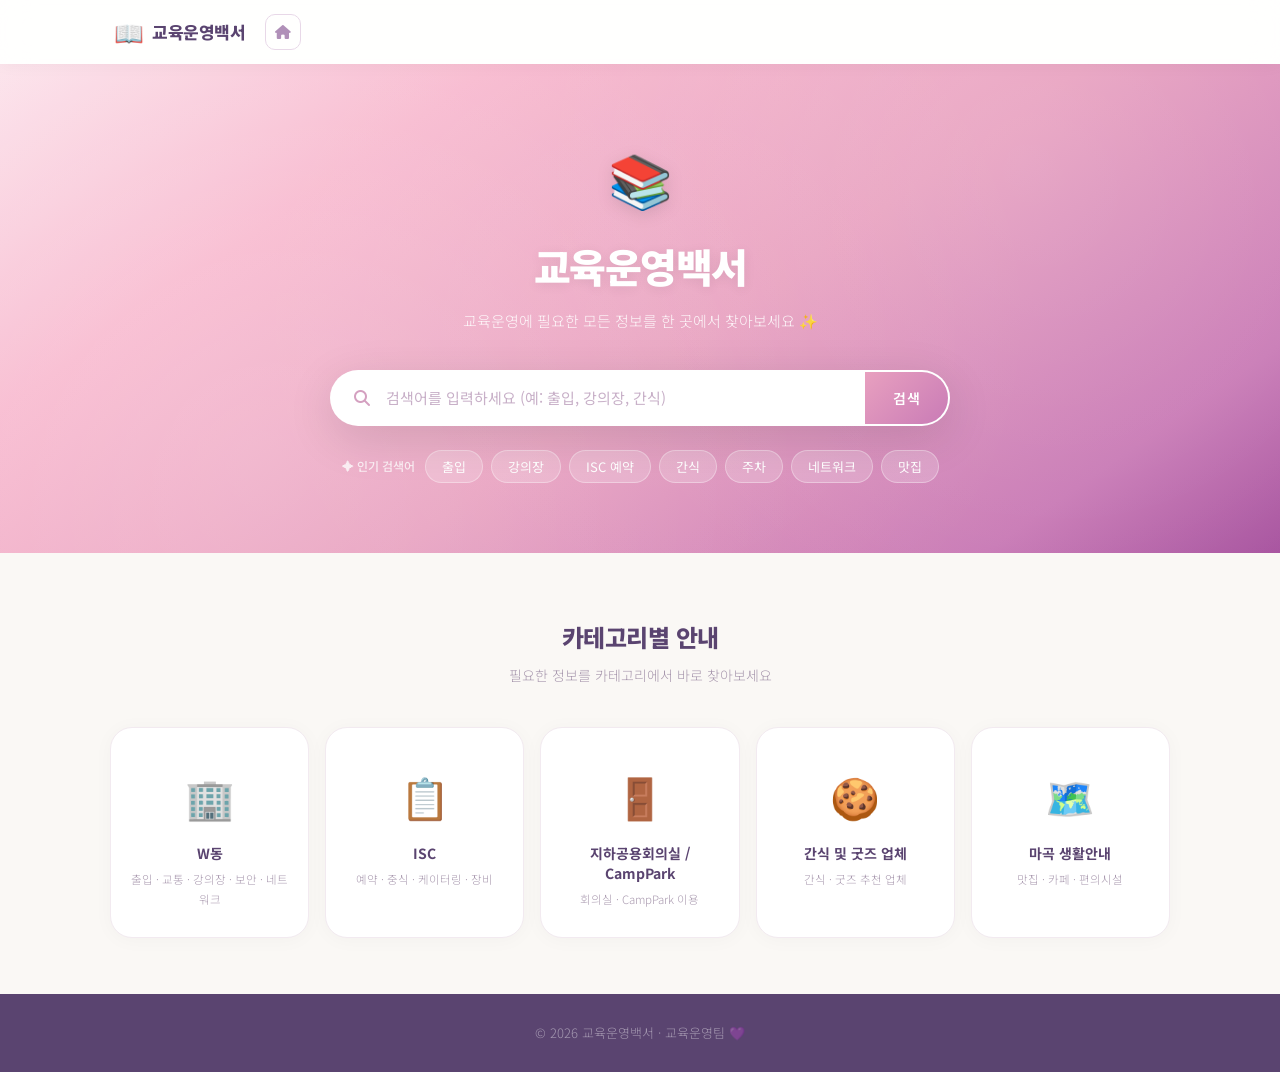
==== 백서.html @ 40f1597b "Initial commit: 교육운영백서 프로젝트" ====
<!DOCTYPE html>
<html lang="ko">
<head>
    <meta charset="UTF-8">
    <meta name="viewport" content="width=device-width, initial-scale=1.0">
    <title>교육운영백서 ✨</title>
    <link rel="stylesheet" href="style.css">
    <link href="https://fonts.googleapis.com/css2?family=Noto+Sans+KR:wght@300;400;500;700;900&display=swap" rel="stylesheet">
    <link href="https://cdnjs.cloudflare.com/ajax/libs/font-awesome/6.4.0/css/all.min.css" rel="stylesheet">
</head>
<body>
    <!-- 상단 헤더 -->
    <header class="header" id="header">
        <div class="header-inner">
            <div class="logo" onclick="goHome()">
                <span class="logo-emoji">📖</span>
                <span class="logo-text">교육운영백서</span>
            </div>
            <div class="header-search" id="headerSearch">
                <div class="header-search-box">
                    <input type="text" id="headerSearchInput" placeholder="궁금한 내용을 검색하세요" autocomplete="off">
                    <button onclick="performSearch(document.getElementById('headerSearchInput').value)">
                        <i class="fas fa-search"></i>
                    </button>
                </div>
            </div>
            <button class="home-btn-header" onclick="goHome()" title="홈으로">
                <i class="fas fa-home"></i>
            </button>
        </div>
    </header>

    <!-- 메인 히어로 섹션 -->
    <section class="hero" id="heroSection">
        <div class="hero-bg-deco"></div>
        <div class="hero-content">
            <span class="hero-emoji">📚</span>
            <h1 class="hero-title">교육운영백서</h1>
            <p class="hero-subtitle">교육운영에 필요한 모든 정보를 한 곳에서 찾아보세요 ✨</p>
            <div class="search-container">
                <div class="search-box">
                    <i class="fas fa-search search-icon"></i>
                    <input type="text" id="mainSearchInput" placeholder="검색어를 입력하세요 (예: 출입, 강의장, 간식)" autocomplete="off">
                    <button onclick="performSearch(document.getElementById('mainSearchInput').value)">
                        검색
                    </button>
                </div>
                <div class="search-suggestions" id="searchSuggestions"></div>
            </div>
            <div class="popular-keywords">
                <span class="keyword-label">✦ 인기 검색어</span>
                <button onclick="performSearch('출입')">출입</button>
                <button onclick="performSearch('강의장')">강의장</button>
                <button onclick="performSearch('ISC 예약')">ISC 예약</button>
                <button onclick="performSearch('간식')">간식</button>
                <button onclick="performSearch('주차')">주차</button>
                <button onclick="performSearch('네트워크')">네트워크</button>
                <button onclick="performSearch('맛집')">맛집</button>
            </div>
        </div>
    </section>

    <!-- 카테고리 네비게이션 -->
    <section class="categories" id="categorySection">
        <div class="container">
            <h2 class="section-title">카테고리별 안내</h2>
            <p class="section-subtitle">필요한 정보를 카테고리에서 바로 찾아보세요</p>
            <div class="category-grid">
                <div class="category-card" onclick="showCategory('w-building')">
                    <span class="category-emoji">🏢</span>
                    <h3>W동</h3>
                    <p>출입 · 교통 · 강의장 · 보안 · 네트워크</p>
                </div>
                <div class="category-card" onclick="showCategory('isc')">
                    <span class="category-emoji">📋</span>
                    <h3>ISC</h3>
                    <p>예약 · 중식 · 케이터링 · 장비</p>
                </div>
                <div class="category-card" onclick="showCategory('meeting-room')">
                    <span class="category-emoji">🚪</span>
                    <h3>지하공용회의실 / CampPark</h3>
                    <p>회의실 · CampPark 이용</p>
                </div>
                <div class="category-card" onclick="showCategory('snack-goods')">
                    <span class="category-emoji">🍪</span>
                    <h3>간식 및 굿즈 업체</h3>
                    <p>간식 · 굿즈 추천 업체</p>
                </div>
                <div class="category-card" onclick="showCategory('magok-life')">
                    <span class="category-emoji">🗺️</span>
                    <h3>마곡 생활안내</h3>
                    <p>맛집 · 카페 · 편의시설</p>
                </div>
            </div>
        </div>
    </section>

    <!-- 검색 결과 영역 -->
    <section class="search-results" id="searchResults" style="display:none;">
        <div class="container">
            <div class="results-header">
                <h2>🔍 <span id="searchQuery"></span> 검색 결과 <span id="resultCount" class="result-count"></span></h2>
                <button class="back-btn" onclick="goHome()"><i class="fas fa-arrow-left"></i> 홈으로</button>
            </div>
            <div id="resultsList" class="results-list"></div>
        </div>
    </section>

    <!-- 상세 콘텐츠 영역 -->
    <section class="detail-view" id="detailView" style="display:none;">
        <div class="container">
            <div class="detail-layout">
                <aside class="detail-sidebar" id="detailSidebar"></aside>
                <main class="detail-content" id="detailContent"></main>
            </div>
        </div>
    </section>

    <!-- 푸터 -->
    <footer class="footer">
        <div class="container">
            <p>© 2026 교육운영백서 · 교육운영팀 💜</p>
        </div>
    </footer>

    <script src="app.js"></script>
</body>
</html>
---- style.css ----
/* ========== 기본 리셋 & 공통 ========== */
* {
    margin: 0;
    padding: 0;
    box-sizing: border-box;
}

body {
    font-family: 'Noto Sans KR', -apple-system, BlinkMacSystemFont, sans-serif;
    background: #faf8f5;
    color: #3d3d3d;
    line-height: 1.7;
    min-height: 100vh;
}

.container {
    max-width: 1100px;
    margin: 0 auto;
    padding: 0 20px;
}

/* ========== 헤더 ========== */
.header {
    position: fixed;
    top: 0;
    left: 0;
    right: 0;
    background: rgba(255, 255, 255, 0.88);
    backdrop-filter: blur(16px);
    -webkit-backdrop-filter: blur(16px);
    box-shadow: 0 1px 16px rgba(0, 0, 0, 0.04);
    z-index: 1000;
    height: 64px;
    display: flex;
    align-items: center;
}

.header-inner {
    max-width: 1100px;
    margin: 0 auto;
    padding: 0 24px;
    width: 100%;
    display: flex;
    align-items: center;
    gap: 20px;
}

.logo {
    display: flex;
    align-items: center;
    gap: 8px;
    cursor: pointer;
    white-space: nowrap;
    flex-shrink: 0;
}

.logo-emoji {
    font-size: 24px;
}

.logo-text {
    font-weight: 800;
    font-size: 17px;
    color: #5a4470;
    letter-spacing: -0.5px;
}

.home-btn-header {
    background: none;
    border: 1px solid #e8d8e8;
    width: 36px;
    height: 36px;
    border-radius: 10px;
    cursor: pointer;
    color: #b090b8;
    font-size: 14px;
    display: flex;
    align-items: center;
    justify-content: center;
    transition: all .2s;
    flex-shrink: 0;
}

.home-btn-header:hover {
    background: #fdf0f5;
    border-color: #e8a0bf;
    color: #d4789c;
}

.header-search {
    flex: 1;
    max-width: 480px;
    display: none;
}

.header-search.visible {
    display: block;
}

.header-search-box {
    display: flex;
    border: 2px solid #eac8dd;
    border-radius: 50px;
    overflow: hidden;
    background: #fff;
    height: 42px;
    transition: border-color .3s, box-shadow .3s;
}

.header-search-box:focus-within {
    border-color: #d4789c;
    box-shadow: 0 0 0 4px rgba(212, 120, 156, 0.1);
}

.header-search-box input {
    flex: 1;
    border: none;
    outline: none;
    padding: 0 18px;
    font-size: 13.5px;
    font-family: inherit;
    color: #3d3d3d;
}

.header-search-box input::placeholder {
    color: #c4b0c4;
}

.header-search-box button {
    background: linear-gradient(135deg, #e8a0bf, #d4789c);
    border: none;
    color: #fff;
    width: 46px;
    cursor: pointer;
    font-size: 14px;
    transition: opacity .2s;
}

.header-search-box button:hover {
    opacity: 0.85;
}

/* ========== 히어로 섹션 ========== */
.hero {
    margin-top: 64px;
    background: linear-gradient(145deg, #fce4ec 0%, #f8bbd0 25%, #e8a0bf 55%, #c97bb6 85%, #a855a0 100%);
    min-height: 420px;
    display: flex;
    align-items: center;
    justify-content: center;
    text-align: center;
    padding: 70px 20px;
    position: relative;
    overflow: hidden;
}

.hero-bg-deco {
    position: absolute;
    inset: 0;
    background:
        radial-gradient(circle at 20% 80%, rgba(255,255,255,0.15) 0%, transparent 50%),
        radial-gradient(circle at 80% 20%, rgba(255,255,255,0.12) 0%, transparent 45%),
        radial-gradient(circle at 50% 50%, rgba(255,255,255,0.06) 0%, transparent 60%);
    animation: heroDeco 12s ease-in-out infinite;
}

@keyframes heroDeco {
    0%, 100% { transform: scale(1) translate(0, 0); }
    33% { transform: scale(1.02) translate(10px, -8px); }
    66% { transform: scale(0.98) translate(-8px, 6px); }
}

.hero-content {
    position: relative;
    z-index: 1;
    width: 100%;
    max-width: 620px;
}

.hero-emoji {
    font-size: 52px;
    margin-bottom: 10px;
    display: block;
    filter: drop-shadow(0 4px 8px rgba(0,0,0,0.1));
}

.hero-title {
    font-size: 40px;
    font-weight: 900;
    color: #fff;
    margin-bottom: 8px;
    letter-spacing: -1.5px;
    text-shadow: 0 2px 12px rgba(0,0,0,0.08);
}

.hero-subtitle {
    font-size: 15px;
    color: rgba(255,255,255,0.9);
    margin-bottom: 36px;
    font-weight: 300;
}

/* ========== 검색 박스 (메인) ========== */
.search-container {
    position: relative;
}

.search-box {
    display: flex;
    align-items: center;
    border-radius: 50px;
    overflow: hidden;
    box-shadow: 0 12px 48px rgba(0,0,0,0.12);
    height: 56px;
    background: #fff;
    border: 2px solid rgba(255,255,255,0.5);
}

.search-box .search-icon {
    margin-left: 22px;
    color: #d4a0c0;
    font-size: 16px;
    flex-shrink: 0;
}

.search-box input {
    flex: 1;
    border: none;
    outline: none;
    padding: 0 16px;
    font-size: 15px;
    font-family: inherit;
    color: #3d3d3d;
}

.search-box input::placeholder {
    color: #c8b0c8;
}

.search-box button {
    background: linear-gradient(135deg, #e8a0bf, #c97bb6);
    border: none;
    color: #fff;
    padding: 0 28px;
    height: 100%;
    cursor: pointer;
    font-size: 14px;
    font-weight: 600;
    font-family: inherit;
    transition: opacity .2s;
    letter-spacing: 0.5px;
}

.search-box button:hover {
    opacity: 0.88;
}

/* 자동완성 */
.search-suggestions {
    position: absolute;
    top: 62px;
    left: 0;
    right: 0;
    background: #fff;
    border-radius: 18px;
    box-shadow: 0 8px 36px rgba(0,0,0,0.1);
    z-index: 100;
    display: none;
    overflow: hidden;
}

.search-suggestions.active {
    display: block;
}

.suggestion-item {
    padding: 13px 24px;
    cursor: pointer;
    font-size: 14px;
    display: flex;
    align-items: center;
    gap: 10px;
    transition: background .15s;
    color: #5a5a5a;
}

.suggestion-item:hover {
    background: #fdf2f7;
}

.suggestion-item i {
    color: #d4789c;
    font-size: 11px;
}

/* 인기 검색어 */
.popular-keywords {
    margin-top: 24px;
    display: flex;
    align-items: center;
    justify-content: center;
    gap: 8px;
    flex-wrap: wrap;
}

.keyword-label {
    font-size: 12px;
    color: rgba(255,255,255,0.78);
    margin-right: 2px;
    font-weight: 500;
}

.popular-keywords button {
    background: rgba(255,255,255,0.2);
    border: 1px solid rgba(255,255,255,0.35);
    color: #fff;
    padding: 6px 16px;
    border-radius: 20px;
    font-size: 13px;
    cursor: pointer;
    font-family: inherit;
    transition: all .25s;
    font-weight: 400;
}

.popular-keywords button:hover {
    background: rgba(255,255,255,0.36);
    transform: translateY(-2px);
    box-shadow: 0 4px 12px rgba(0,0,0,0.08);
}

/* ========== 카테고리 섹션 ========== */
.categories {
    padding: 64px 0 56px;
}

.section-title {
    text-align: center;
    font-size: 24px;
    font-weight: 800;
    margin-bottom: 6px;
    color: #5a4470;
    letter-spacing: -0.5px;
}

.section-subtitle {
    text-align: center;
    font-size: 14px;
    color: #a898ae;
    margin-bottom: 40px;
    font-weight: 300;
}

.category-grid {
    display: grid;
    grid-template-columns: repeat(5, 1fr);
    gap: 16px;
}

.category-card {
    background: #fff;
    border-radius: 22px;
    padding: 34px 16px 28px;
    text-align: center;
    cursor: pointer;
    transition: all .3s cubic-bezier(.25,.46,.45,.94);
    box-shadow: 0 2px 20px rgba(0,0,0,0.03);
    border: 1px solid #f2eaf0;
    position: relative;
    overflow: hidden;
}

.category-card::after {
    content: '';
    position: absolute;
    bottom: 0;
    left: 0;
    right: 0;
    height: 3px;
    background: transparent;
    transition: background .3s;
}

.category-card:hover {
    transform: translateY(-8px);
    box-shadow: 0 18px 48px rgba(180,100,160,0.1);
    border-color: #f0d0e0;
}

.category-card:nth-child(1):hover::after { background: linear-gradient(90deg, #8b7cf7, #a78bfa); }
.category-card:nth-child(2):hover::after { background: linear-gradient(90deg, #f472b6, #f9a8d4); }
.category-card:nth-child(3):hover::after { background: linear-gradient(90deg, #60a5fa, #93c5fd); }
.category-card:nth-child(4):hover::after { background: linear-gradient(90deg, #34d399, #6ee7b7); }
.category-card:nth-child(5):hover::after { background: linear-gradient(90deg, #fbbf24, #fcd34d); }

.category-emoji {
    font-size: 40px;
    margin-bottom: 14px;
    display: block;
}

.category-card h3 {
    font-size: 14px;
    font-weight: 700;
    margin-bottom: 6px;
    color: #5a4470;
    line-height: 1.4;
}

.category-card p {
    font-size: 11.5px;
    color: #a898ae;
    font-weight: 300;
}

/* ========== 검색 결과 ========== */
.search-results {
    margin-top: 84px;
    padding: 40px 0 60px;
    min-height: calc(100vh - 200px);
}

.results-header {
    display: flex;
    align-items: center;
    justify-content: space-between;
    margin-bottom: 28px;
    flex-wrap: wrap;
    gap: 12px;
}

.results-header h2 {
    font-size: 20px;
    font-weight: 700;
    color: #5a4470;
}

.results-header h2 span#searchQuery {
    color: #d4789c;
}

.result-count {
    font-size: 14px;
    font-weight: 400;
    color: #a898ae;
}

.back-btn {
    background: none;
    border: 1px solid #e8d8e8;
    padding: 9px 22px;
    border-radius: 22px;
    cursor: pointer;
    font-size: 13px;
    font-family: inherit;
    color: #8a7a8e;
    transition: all .2s;
}

.back-btn:hover {
    background: #fdf2f7;
    border-color: #e8a0bf;
    color: #d4789c;
}

.results-list {
    display: flex;
    flex-direction: column;
    gap: 14px;
}

.result-card {
    background: #fff;
    border-radius: 18px;
    padding: 24px 28px;
    cursor: pointer;
    transition: all .25s;
    box-shadow: 0 2px 12px rgba(0,0,0,0.02);
    border: 1px solid #f2eaf0;
}

.result-card:hover {
    box-shadow: 0 8px 32px rgba(200,120,170,0.1);
    border-color: #eac0d5;
    transform: translateY(-2px);
}

.result-card .result-category {
    font-size: 11.5px;
    color: #d4789c;
    font-weight: 600;
    margin-bottom: 6px;
    display: flex;
    align-items: center;
    gap: 5px;
    text-transform: uppercase;
    letter-spacing: 0.5px;
}

.result-card .result-title {
    font-size: 16px;
    font-weight: 700;
    color: #5a4470;
    margin-bottom: 8px;
}

.result-card .result-snippet {
    font-size: 13.5px;
    color: #8a7a8e;
    line-height: 1.7;
    display: -webkit-box;
    -webkit-line-clamp: 2;
    -webkit-box-orient: vertical;
    overflow: hidden;
}

.result-card .result-snippet mark {
    background: #fce4ec;
    color: #c97bb6;
    padding: 1px 4px;
    border-radius: 4px;
    font-weight: 600;
}

.no-results {
    text-align: center;
    padding: 80px 20px;
    color: #a898ae;
}

.no-results .no-results-emoji {
    font-size: 56px;
    margin-bottom: 16px;
    display: block;
}

.no-results p {
    font-size: 15px;
}

/* ========== 상세 뷰 ========== */
.detail-view {
    margin-top: 84px;
    padding: 40px 0 60px;
    min-height: calc(100vh - 200px);
}

.detail-layout {
    display: flex;
    gap: 24px;
    align-items: flex-start;
}

/* 사이드바 */
.detail-sidebar {
    width: 240px;
    flex-shrink: 0;
    background: #fff;
    border-radius: 20px;
    box-shadow: 0 2px 20px rgba(0,0,0,0.03);
    overflow: hidden;
    position: sticky;
    top: 84px;
    border: 1px solid #f2eaf0;
}

.sidebar-header {
    background: linear-gradient(135deg, #e8a0bf, #c97bb6);
    color: #fff;
    padding: 20px;
    font-weight: 700;
    font-size: 14px;
    display: flex;
    align-items: center;
    gap: 10px;
    letter-spacing: -0.3px;
}

.sidebar-header i {
    font-size: 16px;
}

.sidebar-menu {
    list-style: none;
}

.sidebar-menu li {
    border-bottom: 1px solid #faf5f8;
}

.sidebar-menu li:last-child {
    border-bottom: none;
}

.sidebar-menu li a {
    display: block;
    padding: 15px 20px;
    font-size: 13px;
    color: #8a7a8e;
    text-decoration: none;
    transition: all .2s;
    cursor: pointer;
    font-weight: 400;
}

.sidebar-menu li a:hover,
.sidebar-menu li a.active {
    background: #fdf2f7;
    color: #c97bb6;
    font-weight: 600;
    padding-left: 28px;
    border-right: 3px solid #e8a0bf;
}

/* 상세 콘텐츠 */
.detail-content {
    flex: 1;
    background: #fff;
    border-radius: 20px;
    padding: 40px 44px;
    box-shadow: 0 2px 20px rgba(0,0,0,0.03);
    border: 1px solid #f2eaf0;
    min-height: 500px;
}

.detail-content .content-breadcrumb {
    font-size: 12.5px;
    color: #a898ae;
    margin-bottom: 22px;
    display: flex;
    align-items: center;
    gap: 6px;
}

.detail-content .content-breadcrumb span.bc-link {
    color: #d4789c;
    cursor: pointer;
    font-weight: 500;
}

.detail-content .content-breadcrumb span.bc-link:hover {
    text-decoration: underline;
}

.detail-content h1 {
    font-size: 24px;
    font-weight: 800;
    color: #5a4470;
    margin-bottom: 28px;
    padding-bottom: 18px;
    border-bottom: 2px solid #f0d8e8;
    letter-spacing: -0.5px;
}

.detail-content h2 {
    font-size: 17px;
    font-weight: 700;
    color: #5a4470;
    margin: 36px 0 14px;
    padding: 8px 0 8px 16px;
    border-left: 3px solid #e8a0bf;
    background: linear-gradient(90deg, #fdf2f7, transparent);
    border-radius: 0 8px 8px 0;
}

.detail-content h3 {
    font-size: 15px;
    font-weight: 600;
    color: #6a5a70;
    margin: 24px 0 10px;
}

.detail-content p {
    font-size: 14px;
    color: #5a5a5a;
    margin-bottom: 12px;
    line-height: 1.9;
}

.detail-content ul, .detail-content ol {
    margin: 10px 0 18px 22px;
    font-size: 14px;
    color: #5a5a5a;
    line-height: 1.9;
}

.detail-content li {
    margin-bottom: 6px;
}

.detail-content .info-box {
    background: linear-gradient(135deg, #fdf2f8, #fce4ec);
    border: 1px solid #f8bbd0;
    border-radius: 16px;
    padding: 20px 24px;
    margin: 20px 0;
    font-size: 13.5px;
    color: #ad457a;
    display: flex;
    align-items: flex-start;
    gap: 14px;
    line-height: 1.7;
}

.detail-content .info-box i {
    margin-top: 3px;
    font-size: 16px;
    color: #e8a0bf;
    flex-shrink: 0;
}

.detail-content .warning-box {
    background: linear-gradient(135deg, #fffbeb, #fef3c7);
    border: 1px solid #fde68a;
    border-radius: 16px;
    padding: 20px 24px;
    margin: 20px 0;
    font-size: 13.5px;
    color: #b45309;
    display: flex;
    align-items: flex-start;
    gap: 14px;
    line-height: 1.7;
}

.detail-content .warning-box i {
    margin-top: 3px;
    font-size: 16px;
    color: #f59e0b;
    flex-shrink: 0;
}

.detail-content table {
    width: 100%;
    border-collapse: separate;
    border-spacing: 0;
    margin: 18px 0;
    font-size: 13px;
    border-radius: 14px;
    overflow: hidden;
    box-shadow: 0 1px 12px rgba(0,0,0,0.03);
    border: 1px solid #f2eaf0;
}

.detail-content table th {
    background: linear-gradient(135deg, #fdf5f9, #fce8f0);
    padding: 14px 16px;
    text-align: left;
    font-weight: 600;
    color: #6a4a70;
    font-size: 12.5px;
    text-transform: uppercase;
    letter-spacing: 0.3px;
}

.detail-content table td {
    padding: 13px 16px;
    border-bottom: 1px solid #faf5f8;
    color: #5a5a5a;
}

.detail-content table tr:hover td {
    background: #fefafb;
}

.detail-content table tr:last-child td {
    border-bottom: none;
}

/* ========== 푸터 ========== */
.footer {
    background: #5a4470;
    color: rgba(255,255,255,.45);
    text-align: center;
    padding: 28px 20px;
    font-size: 13px;
    font-weight: 300;
}

/* ========== 반응형 ========== */
@media (max-width: 900px) {
    .category-grid {
        grid-template-columns: repeat(3, 1fr);
    }
}

@media (max-width: 768px) {
    .hero-title {
        font-size: 28px;
    }

    .hero {
        min-height: 350px;
        padding: 48px 20px;
    }

    .hero-emoji {
        font-size: 40px;
    }

    .category-grid {
        grid-template-columns: repeat(2, 1fr);
        gap: 12px;
    }

    .category-card {
        padding: 26px 14px 22px;
    }

    .category-emoji {
        font-size: 32px;
    }

    .detail-layout {
        flex-direction: column;
    }

    .detail-sidebar {
        width: 100%;
        position: static;
    }

    .detail-content {
        padding: 24px 20px;
    }

    .header-search {
        max-width: none;
    }

    .results-header h2 {
        font-size: 17px;
    }
}

@media (max-width: 480px) {
    .category-grid {
        grid-template-columns: 1fr;
    }

    .hero-title {
        font-size: 24px;
    }

    .hero-subtitle {
        font-size: 13px;
    }

    .search-box {
        height: 48px;
    }

    .section-title {
        font-size: 20px;
    }
}

/* ========== 스크롤바 ========== */
::-webkit-scrollbar {
    width: 5px;
}

::-webkit-scrollbar-track {
    background: transparent;
}

::-webkit-scrollbar-thumb {
    background: #e0d0dd;
    border-radius: 3px;
}

::-webkit-scrollbar-thumb:hover {
    background: #c8b0c5;
}

/* ========== 애니메이션 ========== */
@keyframes fadeInUp {
    from { opacity: 0; transform: translateY(18px); }
    to { opacity: 1; transform: translateY(0); }
}

.fade-in {
    animation: fadeInUp .4s ease-out;
}

/* ========== 텍스트 선택 색상 ========== */
::selection {
    background: #f8bbd0;
    color: #5a4470;
}
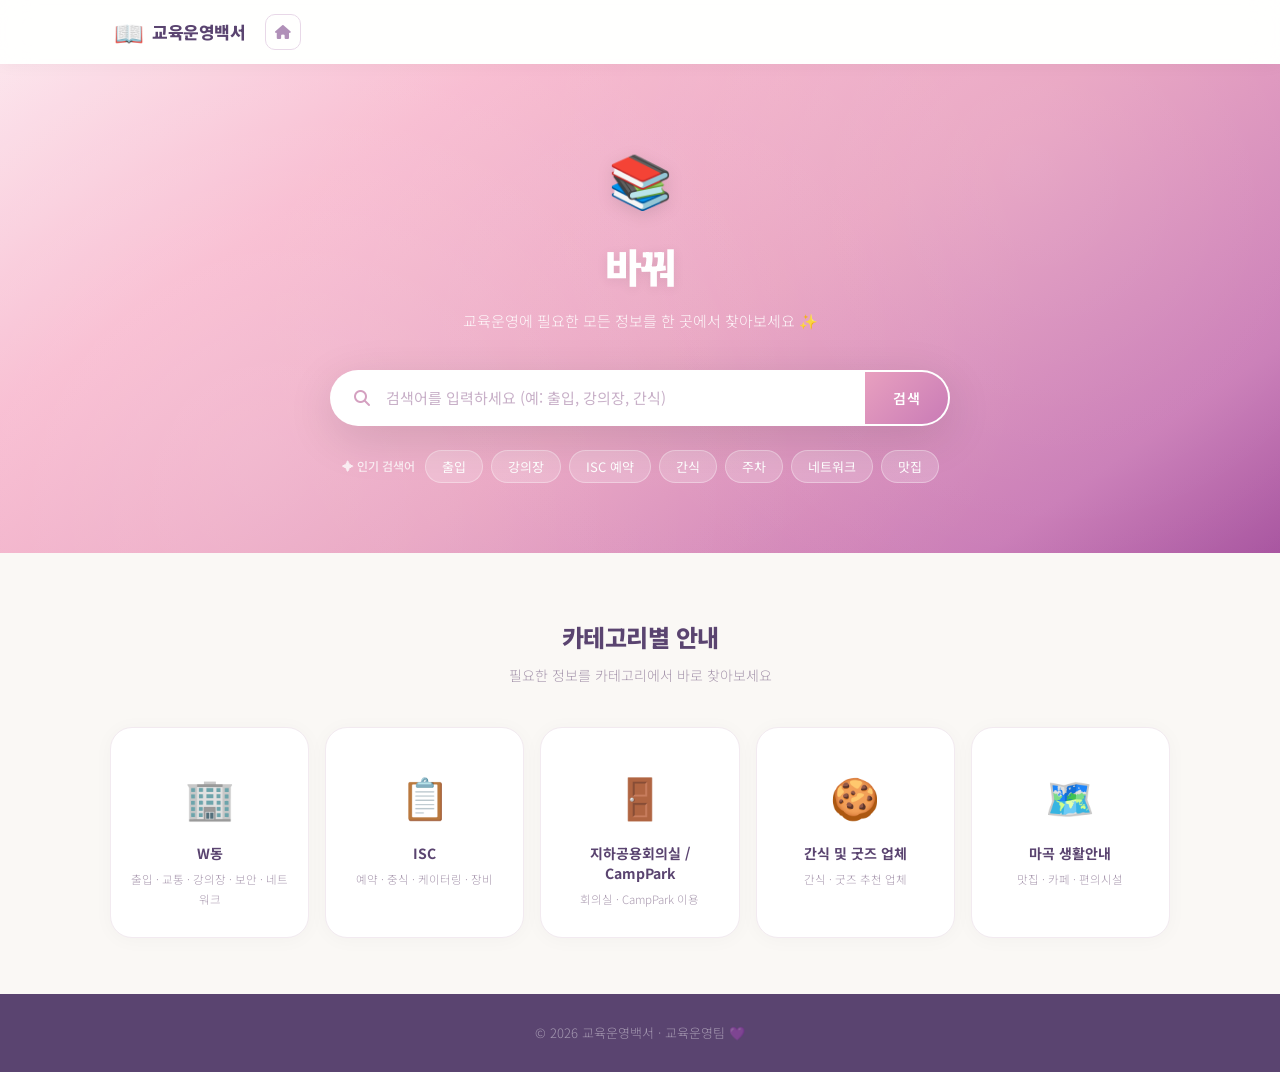
==== commit b2217569: "변경" ====
--- a/백서.html
+++ b/백서.html
@@ -35,7 +35,7 @@
         <div class="hero-bg-deco"></div>
         <div class="hero-content">
             <span class="hero-emoji">📚</span>
-            <h1 class="hero-title">교육운영백서</h1>
+            <h1 class="hero-title">바꿔</h1>
             <p class="hero-subtitle">교육운영에 필요한 모든 정보를 한 곳에서 찾아보세요 ✨</p>
             <div class="search-container">
                 <div class="search-box">
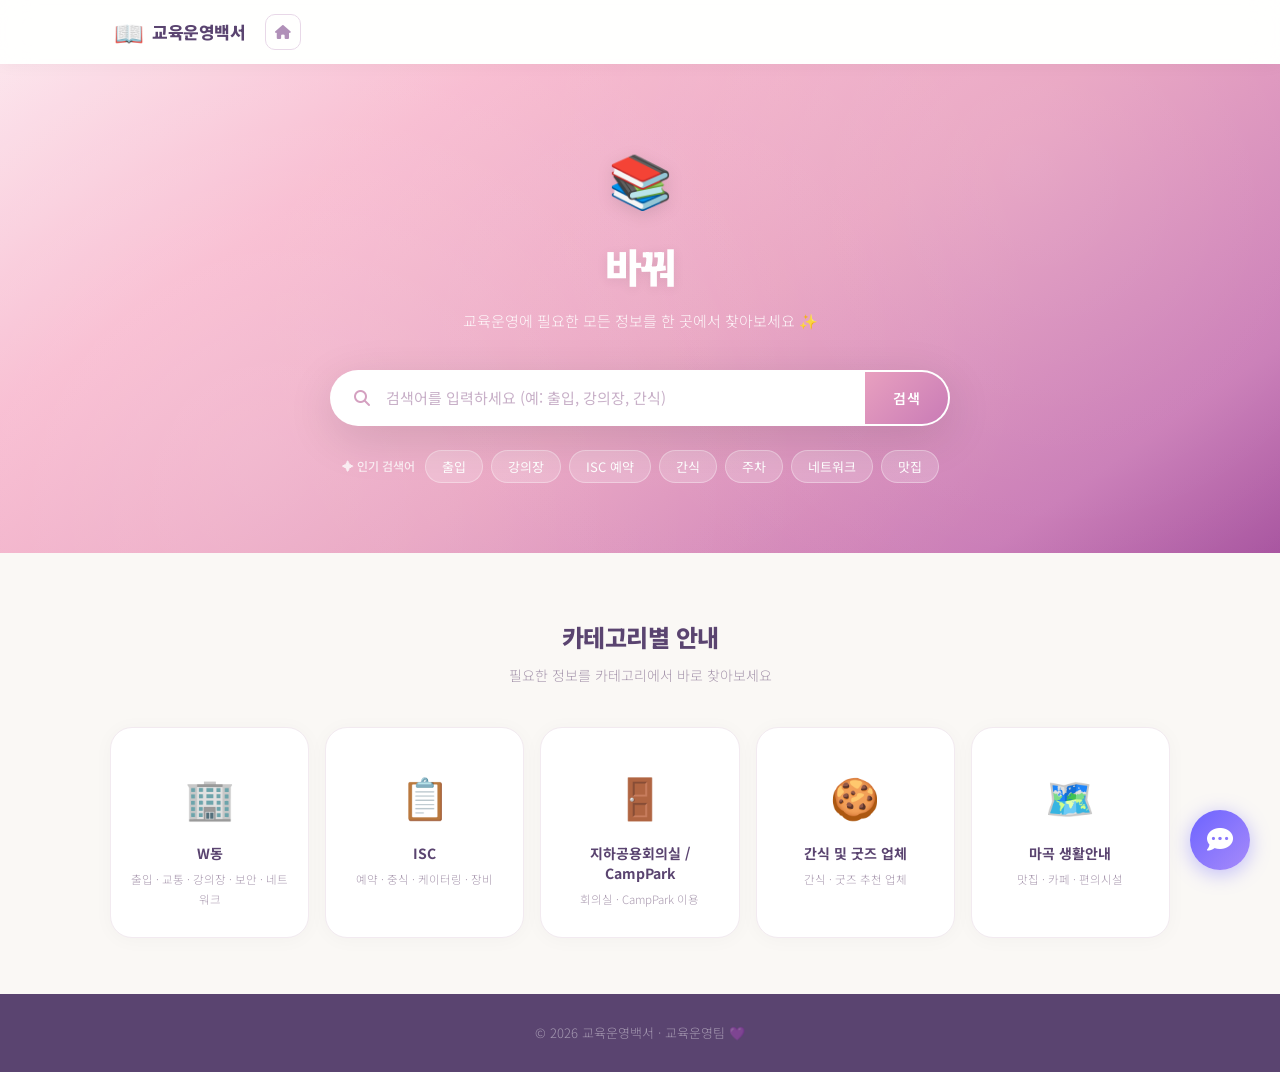
==== commit 6a036f0b: "챗봇 기능 추가" ====
--- a/백서.html
+++ b/백서.html
@@ -116,6 +116,24 @@
         </div>
     </section>
 
+    <!-- 챗봇 -->
+    <div class="chatbot-btn" id="chatbotBtn" onclick="toggleChatbot()">
+        <i class="fas fa-comment-dots"></i>
+    </div>
+    <div class="chatbot-window" id="chatbotWindow">
+        <div class="chatbot-header">
+            <span>🤖 백서 도우미</span>
+            <button onclick="toggleChatbot()"><i class="fas fa-times"></i></button>
+        </div>
+        <div class="chatbot-messages" id="chatbotMessages">
+            <div class="chat-msg bot">안녕하세요! 교육운영백서 도우미예요 😊<br>궁금한 내용을 물어보세요!<br><br>예시: <em>간식업체 알려줘, 주차 어떻게 해?, 네트워크 연결</em></div>
+        </div>
+        <div class="chatbot-input">
+            <input type="text" id="chatbotInput" placeholder="궁금한 내용을 입력하세요..." autocomplete="off" onkeypress="if(event.key==='Enter')sendChat()">
+            <button onclick="sendChat()"><i class="fas fa-paper-plane"></i></button>
+        </div>
+    </div>
+
     <!-- 푸터 -->
     <footer class="footer">
         <div class="container">
--- a/style.css
+++ b/style.css
@@ -888,3 +888,153 @@
     background: #f8bbd0;
     color: #5a4470;
 }
+
+/* ========== 챗봇 ========== */
+.chatbot-btn {
+    position: fixed;
+    bottom: 30px;
+    right: 30px;
+    width: 60px;
+    height: 60px;
+    border-radius: 50%;
+    background: linear-gradient(135deg, #6C63FF, #a78bfa);
+    color: #fff;
+    border: none;
+    cursor: pointer;
+    display: flex;
+    align-items: center;
+    justify-content: center;
+    font-size: 26px;
+    box-shadow: 0 4px 20px rgba(108, 99, 255, 0.4);
+    z-index: 9999;
+    transition: transform 0.3s, box-shadow 0.3s;
+}
+.chatbot-btn:hover {
+    transform: scale(1.1);
+    box-shadow: 0 6px 28px rgba(108, 99, 255, 0.5);
+}
+
+.chatbot-window {
+    position: fixed;
+    bottom: 100px;
+    right: 30px;
+    width: 380px;
+    max-height: 520px;
+    background: #fff;
+    border-radius: 20px;
+    box-shadow: 0 8px 40px rgba(0,0,0,0.18);
+    z-index: 9999;
+    display: none;
+    flex-direction: column;
+    overflow: hidden;
+    animation: fadeInUp 0.3s ease-out;
+}
+.chatbot-window.open {
+    display: flex;
+}
+
+.chatbot-header {
+    background: linear-gradient(135deg, #6C63FF, #a78bfa);
+    color: #fff;
+    padding: 16px 20px;
+    display: flex;
+    justify-content: space-between;
+    align-items: center;
+    font-weight: 700;
+    font-size: 16px;
+}
+.chatbot-header button {
+    background: none;
+    border: none;
+    color: #fff;
+    font-size: 18px;
+    cursor: pointer;
+}
+
+.chatbot-messages {
+    flex: 1;
+    overflow-y: auto;
+    padding: 16px;
+    max-height: 360px;
+    display: flex;
+    flex-direction: column;
+    gap: 12px;
+}
+
+.chat-msg {
+    padding: 12px 16px;
+    border-radius: 16px;
+    font-size: 14px;
+    line-height: 1.6;
+    max-width: 90%;
+    word-break: break-word;
+}
+.chat-msg.bot {
+    background: #f3f0ff;
+    color: #3d3d3d;
+    align-self: flex-start;
+    border-bottom-left-radius: 4px;
+}
+.chat-msg.user {
+    background: linear-gradient(135deg, #6C63FF, #a78bfa);
+    color: #fff;
+    align-self: flex-end;
+    border-bottom-right-radius: 4px;
+}
+.chat-msg em {
+    color: #6C63FF;
+    font-style: normal;
+    font-weight: 500;
+}
+.chat-msg.bot em {
+    color: #6C63FF;
+}
+
+.chatbot-input {
+    display: flex;
+    border-top: 1px solid #eee;
+    padding: 12px;
+    gap: 8px;
+}
+.chatbot-input input {
+    flex: 1;
+    border: 1px solid #e0e0e0;
+    border-radius: 12px;
+    padding: 10px 16px;
+    font-size: 14px;
+    outline: none;
+    font-family: 'Noto Sans KR', sans-serif;
+}
+.chatbot-input input:focus {
+    border-color: #6C63FF;
+}
+.chatbot-input button {
+    background: linear-gradient(135deg, #6C63FF, #a78bfa);
+    color: #fff;
+    border: none;
+    border-radius: 12px;
+    padding: 10px 16px;
+    cursor: pointer;
+    font-size: 15px;
+    transition: opacity 0.2s;
+}
+.chatbot-input button:hover {
+    opacity: 0.85;
+}
+
+@media (max-width: 480px) {
+    .chatbot-window {
+        right: 10px;
+        left: 10px;
+        width: auto;
+        bottom: 90px;
+        max-height: 70vh;
+    }
+    .chatbot-btn {
+        bottom: 20px;
+        right: 20px;
+        width: 54px;
+        height: 54px;
+        font-size: 22px;
+    }
+}
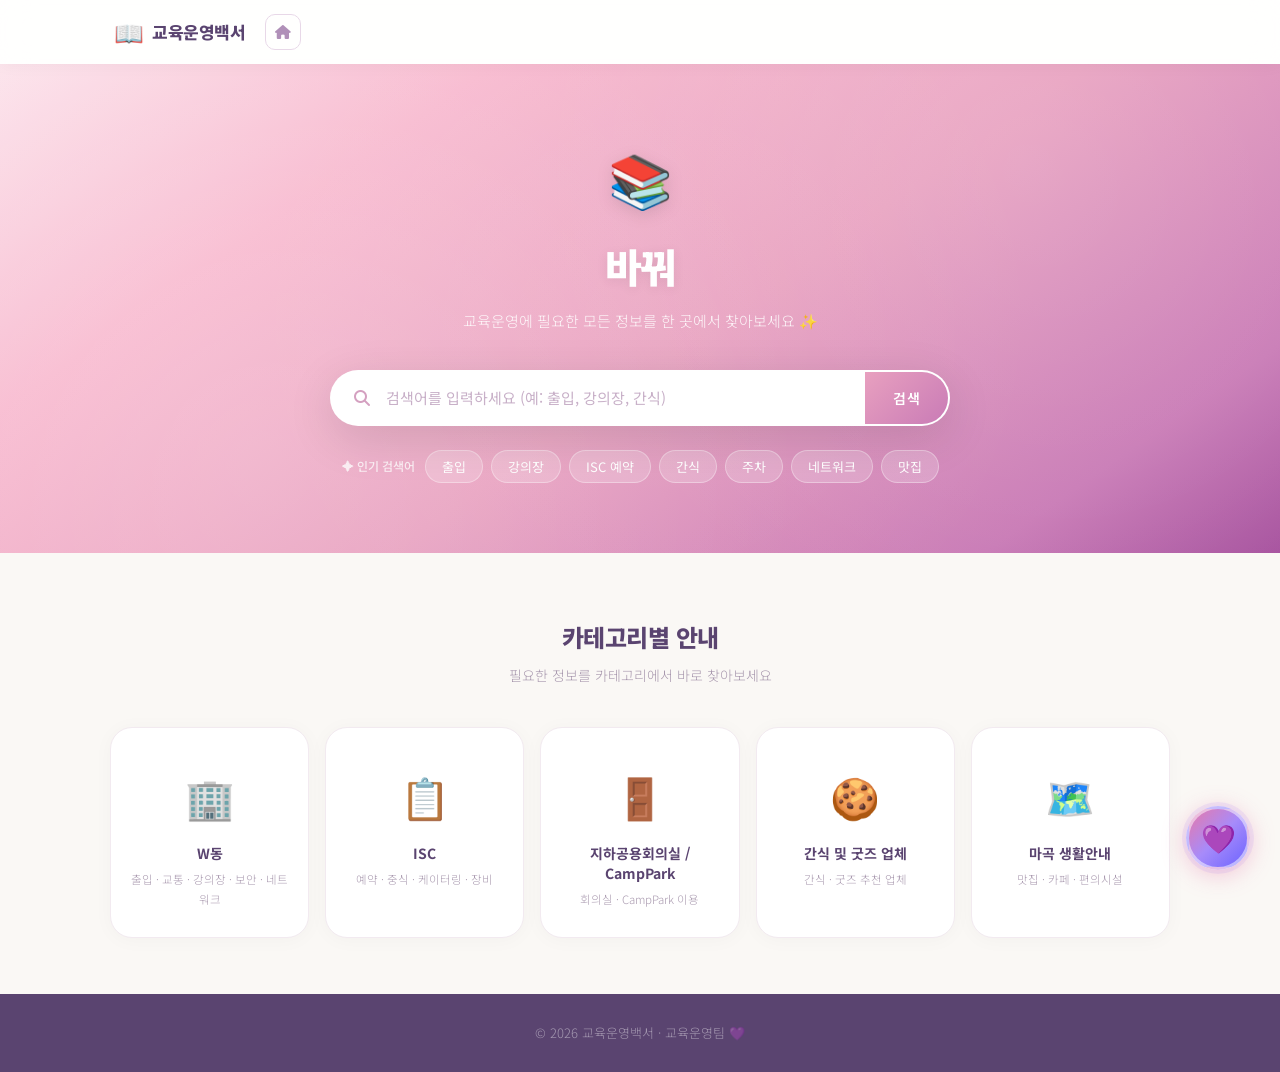
==== commit d51211b6: "챗봇 UI 귀엽게 리디자인" ====
--- a/백서.html
+++ b/백서.html
@@ -118,18 +118,18 @@
 
     <!-- 챗봇 -->
     <div class="chatbot-btn" id="chatbotBtn" onclick="toggleChatbot()">
-        <i class="fas fa-comment-dots"></i>
+        <span class="chatbot-btn-emoji">💜</span>
     </div>
     <div class="chatbot-window" id="chatbotWindow">
         <div class="chatbot-header">
-            <span>🤖 백서 도우미</span>
+            <span>🐰 백서 도우미</span>
             <button onclick="toggleChatbot()"><i class="fas fa-times"></i></button>
         </div>
         <div class="chatbot-messages" id="chatbotMessages">
-            <div class="chat-msg bot">안녕하세요! 교육운영백서 도우미예요 😊<br>궁금한 내용을 물어보세요!<br><br>예시: <em>간식업체 알려줘, 주차 어떻게 해?, 네트워크 연결</em></div>
+            <div class="chat-msg bot">반가워요~! 🐰✨<br>저는 <strong>백서 도우미</strong>예요!<br>궁금한 거 뭐든 물어봐 주세요 💕<br><br>💬 <em>간식업체 알려줘, 주차 어떻게 해?, 네트워크 연결</em></div>
         </div>
         <div class="chatbot-input">
-            <input type="text" id="chatbotInput" placeholder="궁금한 내용을 입력하세요..." autocomplete="off" onkeypress="if(event.key==='Enter')sendChat()">
+            <input type="text" id="chatbotInput" placeholder="무엇이든 물어보세요~ 🐰" autocomplete="off" onkeypress="if(event.key==='Enter')sendChat()">
             <button onclick="sendChat()"><i class="fas fa-paper-plane"></i></button>
         </div>
     </div>
--- a/style.css
+++ b/style.css
@@ -894,24 +894,39 @@
     position: fixed;
     bottom: 30px;
     right: 30px;
-    width: 60px;
-    height: 60px;
+    width: 64px;
+    height: 64px;
     border-radius: 50%;
-    background: linear-gradient(135deg, #6C63FF, #a78bfa);
+    background: linear-gradient(135deg, #e879a8, #a78bfa, #6C63FF);
     color: #fff;
-    border: none;
+    border: 3px solid rgba(255,255,255,0.5);
     cursor: pointer;
     display: flex;
     align-items: center;
     justify-content: center;
-    font-size: 26px;
-    box-shadow: 0 4px 20px rgba(108, 99, 255, 0.4);
+    font-size: 28px;
+    box-shadow: 0 4px 24px rgba(232, 121, 168, 0.45), 0 0 0 4px rgba(167, 139, 250, 0.15);
     z-index: 9999;
     transition: transform 0.3s, box-shadow 0.3s;
+    animation: chatBtnBounce 2s ease-in-out infinite;
+}
+.chatbot-btn-emoji {
+    display: inline-block;
+    animation: chatBtnWiggle 2s ease-in-out infinite;
 }
 .chatbot-btn:hover {
-    transform: scale(1.1);
-    box-shadow: 0 6px 28px rgba(108, 99, 255, 0.5);
+    transform: scale(1.15) rotate(-5deg);
+    box-shadow: 0 6px 30px rgba(232, 121, 168, 0.55), 0 0 0 6px rgba(167, 139, 250, 0.2);
+    animation: none;
+}
+@keyframes chatBtnBounce {
+    0%, 100% { transform: translateY(0); }
+    50% { transform: translateY(-6px); }
+}
+@keyframes chatBtnWiggle {
+    0%, 100% { transform: rotate(0deg); }
+    25% { transform: rotate(-10deg); }
+    75% { transform: rotate(10deg); }
 }
 
 .chatbot-window {
@@ -934,21 +949,35 @@
 }
 
 .chatbot-header {
-    background: linear-gradient(135deg, #6C63FF, #a78bfa);
+    background: linear-gradient(135deg, #e879a8, #a78bfa, #6C63FF);
     color: #fff;
-    padding: 16px 20px;
+    padding: 18px 20px;
     display: flex;
     justify-content: space-between;
     align-items: center;
     font-weight: 700;
-    font-size: 16px;
+    font-size: 17px;
+    letter-spacing: 0.5px;
+}
+.chatbot-header span {
+    text-shadow: 0 1px 4px rgba(0,0,0,0.15);
 }
 .chatbot-header button {
-    background: none;
+    background: rgba(255,255,255,0.2);
     border: none;
     color: #fff;
-    font-size: 18px;
-    cursor: pointer;
+    font-size: 16px;
+    cursor: pointer;
+    border-radius: 50%;
+    width: 30px;
+    height: 30px;
+    display: flex;
+    align-items: center;
+    justify-content: center;
+    transition: background 0.2s;
+}
+.chatbot-header button:hover {
+    background: rgba(255,255,255,0.35);
 }
 
 .chatbot-messages {
@@ -959,46 +988,51 @@
     display: flex;
     flex-direction: column;
     gap: 12px;
+    background: #fdf8ff;
 }
 
 .chat-msg {
     padding: 12px 16px;
-    border-radius: 16px;
-    font-size: 14px;
-    line-height: 1.6;
-    max-width: 90%;
+    border-radius: 18px;
+    font-size: 14px;
+    line-height: 1.7;
+    max-width: 88%;
     word-break: break-word;
 }
 .chat-msg.bot {
-    background: #f3f0ff;
+    background: #fff;
     color: #3d3d3d;
     align-self: flex-start;
     border-bottom-left-radius: 4px;
+    border: 1px solid #f0e6ff;
+    box-shadow: 0 2px 8px rgba(167, 139, 250, 0.08);
 }
 .chat-msg.user {
-    background: linear-gradient(135deg, #6C63FF, #a78bfa);
+    background: linear-gradient(135deg, #e879a8, #a78bfa);
     color: #fff;
     align-self: flex-end;
     border-bottom-right-radius: 4px;
+    box-shadow: 0 2px 8px rgba(232, 121, 168, 0.2);
 }
 .chat-msg em {
-    color: #6C63FF;
+    color: #d35d90;
     font-style: normal;
-    font-weight: 500;
+    font-weight: 600;
 }
 .chat-msg.bot em {
-    color: #6C63FF;
+    color: #a855f7;
 }
 
 .chatbot-input {
     display: flex;
-    border-top: 1px solid #eee;
+    border-top: 1px solid #f0e6ff;
     padding: 12px;
     gap: 8px;
+    background: #fdf8ff;
 }
 .chatbot-input input {
     flex: 1;
-    border: 1px solid #e0e0e0;
+    border: 2px solid #ede5ff;
     border-radius: 12px;
     padding: 10px 16px;
     font-size: 14px;
@@ -1006,20 +1040,26 @@
     font-family: 'Noto Sans KR', sans-serif;
 }
 .chatbot-input input:focus {
-    border-color: #6C63FF;
+    border-color: #a78bfa;
+    box-shadow: 0 0 0 3px rgba(167, 139, 250, 0.15);
 }
 .chatbot-input button {
-    background: linear-gradient(135deg, #6C63FF, #a78bfa);
+    background: linear-gradient(135deg, #e879a8, #a78bfa);
     color: #fff;
     border: none;
-    border-radius: 12px;
-    padding: 10px 16px;
+    border-radius: 50%;
+    width: 40px;
+    height: 40px;
     cursor: pointer;
     font-size: 15px;
-    transition: opacity 0.2s;
+    transition: transform 0.2s, opacity 0.2s;
+    display: flex;
+    align-items: center;
+    justify-content: center;
 }
 .chatbot-input button:hover {
-    opacity: 0.85;
+    transform: scale(1.1);
+    opacity: 0.9;
 }
 
 @media (max-width: 480px) {
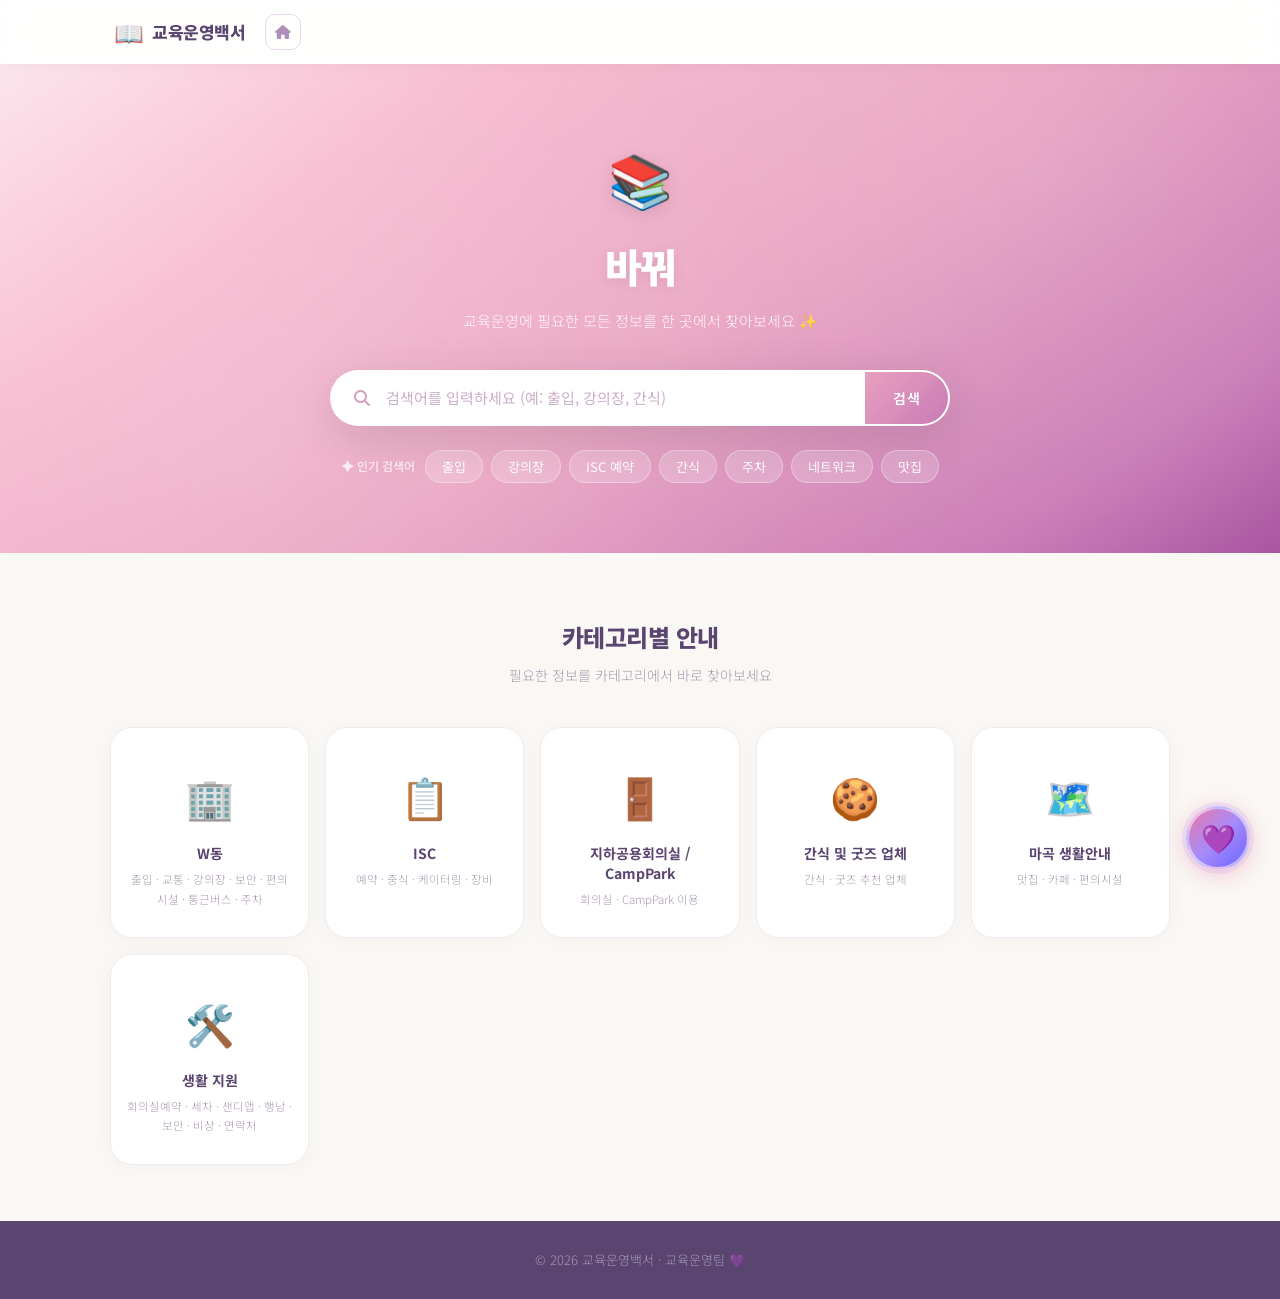
==== commit 8d5075d9: "LG사이언스파크 생활백서 PDF 전체 내용 사이트 반영 (편의시설, 통근버스, 어린이집, 주차장, 공용회의실, 게시물, 세차, 샌디앱, 행낭/등기/택배, 정보보안, 응급/비상, 연" ====
--- a/백서.html
+++ b/백서.html
@@ -69,7 +69,7 @@
                 <div class="category-card" onclick="showCategory('w-building')">
                     <span class="category-emoji">🏢</span>
                     <h3>W동</h3>
-                    <p>출입 · 교통 · 강의장 · 보안 · 네트워크</p>
+                    <p>출입 · 교통 · 강의장 · 보안 · 편의시설 · 통근버스 · 주차</p>
                 </div>
                 <div class="category-card" onclick="showCategory('isc')">
                     <span class="category-emoji">📋</span>
@@ -90,6 +90,11 @@
                     <span class="category-emoji">🗺️</span>
                     <h3>마곡 생활안내</h3>
                     <p>맛집 · 카페 · 편의시설</p>
+                </div>
+                <div class="category-card" onclick="showCategory('life-support')">
+                    <span class="category-emoji">🛠️</span>
+                    <h3>생활 지원</h3>
+                    <p>회의실예약 · 세차 · 샌디앱 · 행낭 · 보안 · 비상 · 연락처</p>
                 </div>
             </div>
         </div>
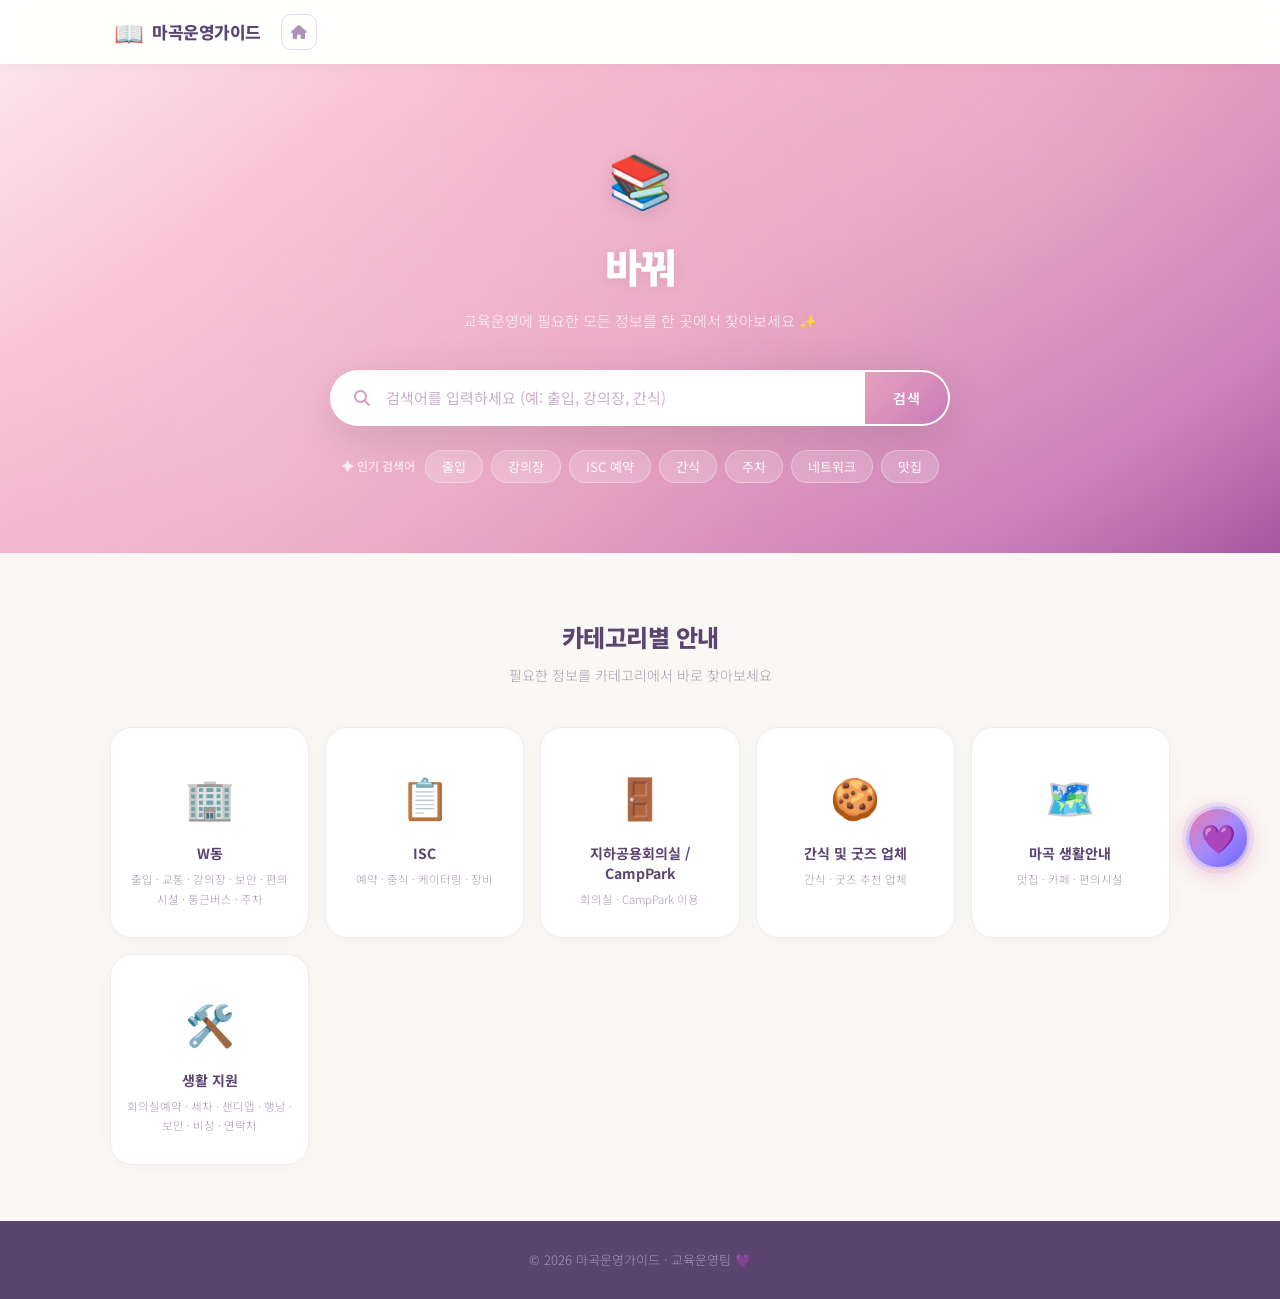
==== commit 521e3f84: "메인 및 전체 명칭을 마곡운영가이드로 변경" ====
--- a/백서.html
+++ b/백서.html
@@ -3,7 +3,7 @@
 <head>
     <meta charset="UTF-8">
     <meta name="viewport" content="width=device-width, initial-scale=1.0">
-    <title>교육운영백서 ✨</title>
+    <title>마곡운영가이드 ✨</title>
     <link rel="stylesheet" href="style.css">
     <link href="https://fonts.googleapis.com/css2?family=Noto+Sans+KR:wght@300;400;500;700;900&display=swap" rel="stylesheet">
     <link href="https://cdnjs.cloudflare.com/ajax/libs/font-awesome/6.4.0/css/all.min.css" rel="stylesheet">
@@ -14,7 +14,7 @@
         <div class="header-inner">
             <div class="logo" onclick="goHome()">
                 <span class="logo-emoji">📖</span>
-                <span class="logo-text">교육운영백서</span>
+                <span class="logo-text">마곡운영가이드</span>
             </div>
             <div class="header-search" id="headerSearch">
                 <div class="header-search-box">
@@ -142,7 +142,7 @@
     <!-- 푸터 -->
     <footer class="footer">
         <div class="container">
-            <p>© 2026 교육운영백서 · 교육운영팀 💜</p>
+            <p>© 2026 마곡운영가이드 · 교육운영팀 💜</p>
         </div>
     </footer>
 
